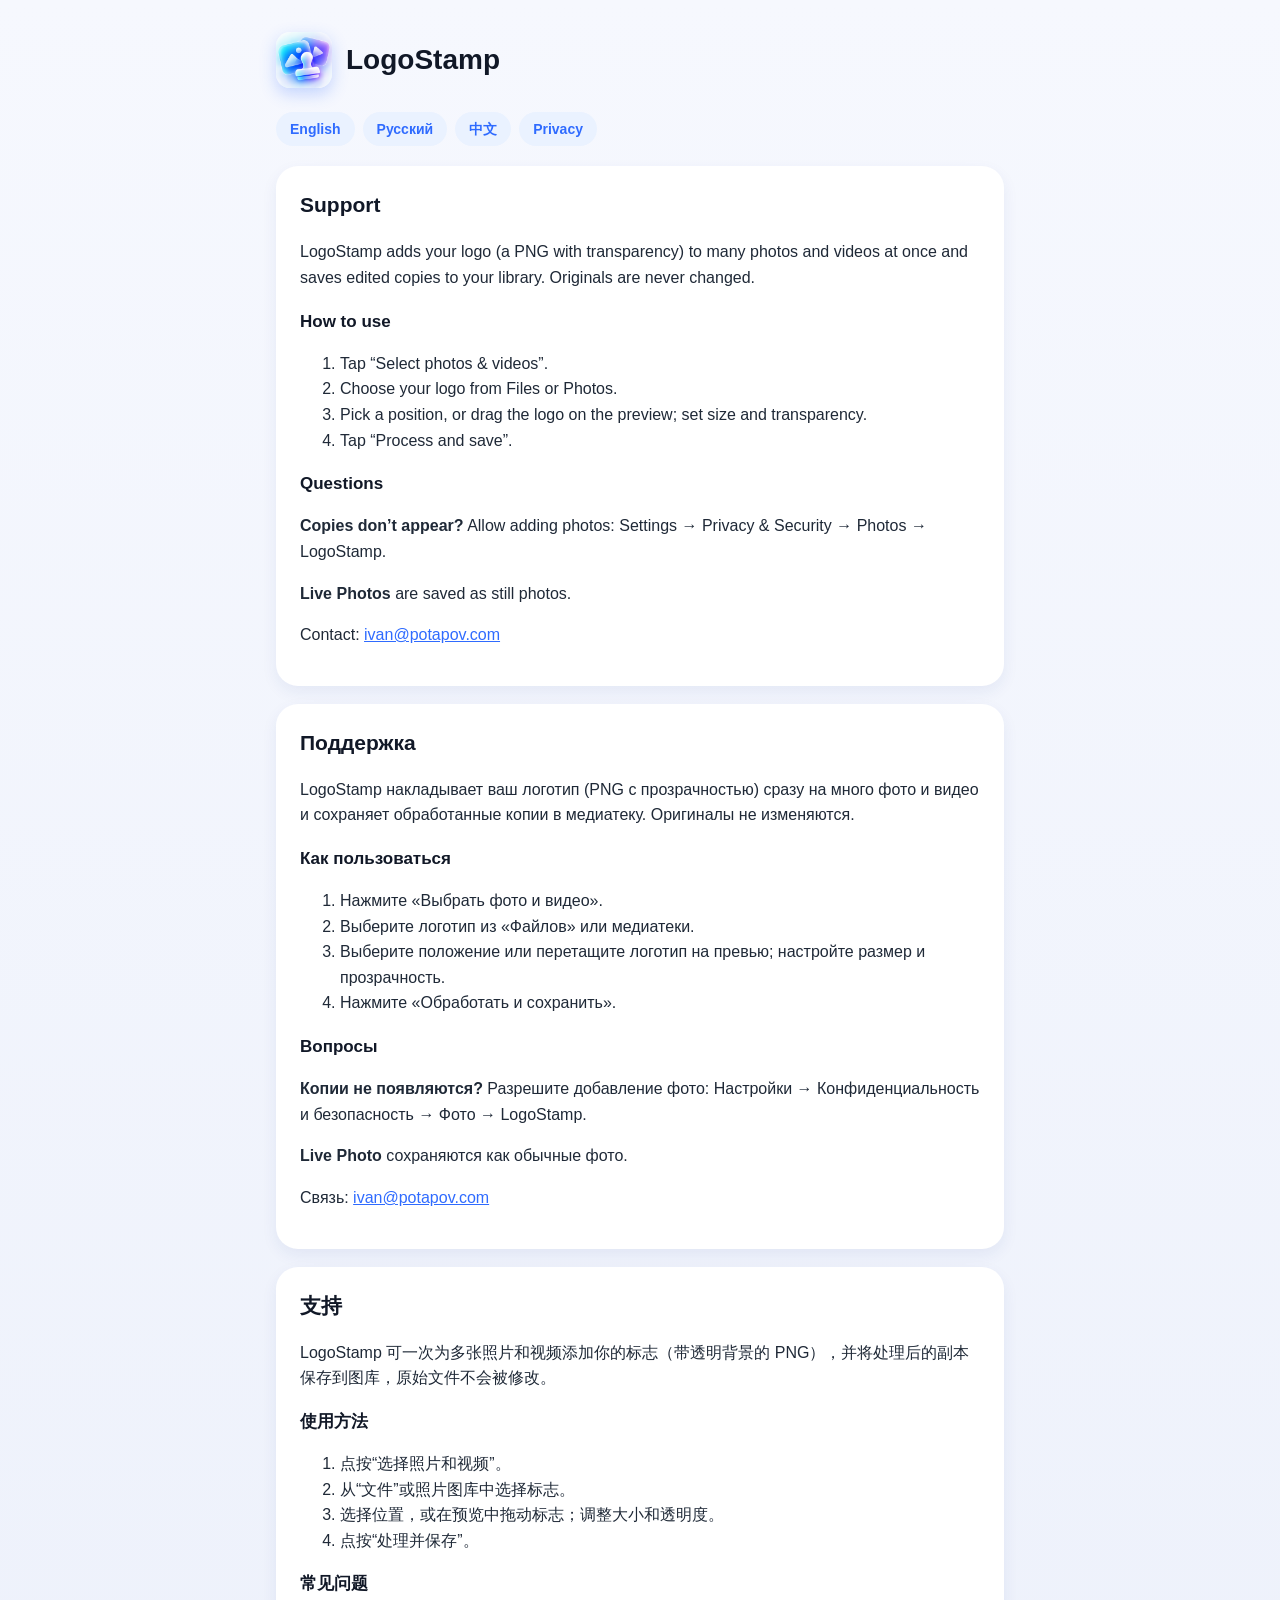
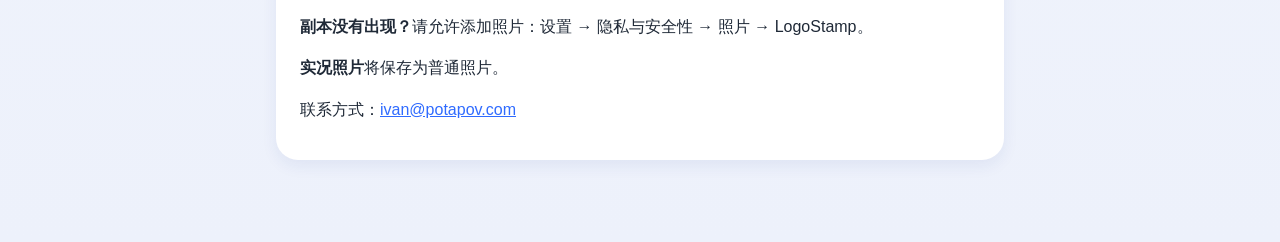
==== index.html @ 1d5f517a "LogoStamp site" ====
<!doctype html>
<html lang="en">
<head>
<meta charset="utf-8">
<meta name="viewport" content="width=device-width,initial-scale=1">
<title>LogoStamp — Support</title>
<link rel="stylesheet" href="style.css">
</head>
<body>
<main>
<header><img src="icon.png" alt=""><h1>LogoStamp</h1></header>
<nav><a href="#en">English</a><a href="#ru">Русский</a><a href="#zh">中文</a><a href="privacy.html">Privacy</a></nav>

<section id="en">
<h2>Support</h2>
<p>LogoStamp adds your logo (a PNG with transparency) to many photos and videos at once and saves edited copies to your library. Originals are never changed.</p>
<h3>How to use</h3>
<ol><li>Tap “Select photos &amp; videos”.</li><li>Choose your logo from Files or Photos.</li><li>Pick a position, or drag the logo on the preview; set size and transparency.</li><li>Tap “Process and save”.</li></ol>
<h3>Questions</h3>
<p><b>Copies don’t appear?</b> Allow adding photos: Settings → Privacy &amp; Security → Photos → LogoStamp.</p>
<p><b>Live Photos</b> are saved as still photos.</p>
<p>Contact: <a href="mailto:ivan@potapov.com">ivan@potapov.com</a></p>
</section>

<section id="ru">
<h2>Поддержка</h2>
<p>LogoStamp накладывает ваш логотип (PNG с прозрачностью) сразу на много фото и видео и сохраняет обработанные копии в медиатеку. Оригиналы не изменяются.</p>
<h3>Как пользоваться</h3>
<ol><li>Нажмите «Выбрать фото и видео».</li><li>Выберите логотип из «Файлов» или медиатеки.</li><li>Выберите положение или перетащите логотип на превью; настройте размер и прозрачность.</li><li>Нажмите «Обработать и сохранить».</li></ol>
<h3>Вопросы</h3>
<p><b>Копии не появляются?</b> Разрешите добавление фото: Настройки → Конфиденциальность и безопасность → Фото → LogoStamp.</p>
<p><b>Live Photo</b> сохраняются как обычные фото.</p>
<p>Связь: <a href="mailto:ivan@potapov.com">ivan@potapov.com</a></p>
</section>

<section id="zh">
<h2>支持</h2>
<p>LogoStamp 可一次为多张照片和视频添加你的标志（带透明背景的 PNG），并将处理后的副本保存到图库，原始文件不会被修改。</p>
<h3>使用方法</h3>
<ol><li>点按“选择照片和视频”。</li><li>从“文件”或照片图库中选择标志。</li><li>选择位置，或在预览中拖动标志；调整大小和透明度。</li><li>点按“处理并保存”。</li></ol>
<h3>常见问题</h3>
<p><b>副本没有出现？</b>请允许添加照片：设置 → 隐私与安全性 → 照片 → LogoStamp。</p>
<p><b>实况照片</b>将保存为普通照片。</p>
<p>联系方式：<a href="mailto:ivan@potapov.com">ivan@potapov.com</a></p>
</section>
</main>
</body>
</html>
---- style.css ----
:root{--bg:#f6f8fe;--card:#fff;--text:#111827;--muted:#6b7280;--blue:#2f6bff}
*{box-sizing:border-box}
body{margin:0;font:16px/1.6 -apple-system,BlinkMacSystemFont,"Segoe UI",Roboto,"PingFang SC","Noto Sans SC",sans-serif;background:linear-gradient(#f6f8fe,#edf1fb);color:var(--text);min-height:100vh}
main{max-width:760px;margin:0 auto;padding:32px 16px 64px}
header{display:flex;align-items:center;gap:14px;margin-bottom:24px}
header img{width:56px;height:56px;border-radius:14px;box-shadow:0 6px 16px rgba(47,107,255,.25)}
header h1{font-size:28px;margin:0}
nav{display:flex;gap:8px;flex-wrap:wrap;margin-bottom:20px}
nav a{padding:6px 14px;border-radius:999px;background:#eaf2ff;color:var(--blue);text-decoration:none;font-weight:600;font-size:14px}
section{background:var(--card);border-radius:22px;padding:22px 24px;margin-bottom:18px;box-shadow:0 6px 16px rgba(30,58,138,.07)}
h2{margin-top:0;font-size:21px}
h3{font-size:17px;margin-bottom:4px}
p,li{color:#1f2937}
.muted{color:var(--muted);font-size:14px}
a{color:var(--blue)}
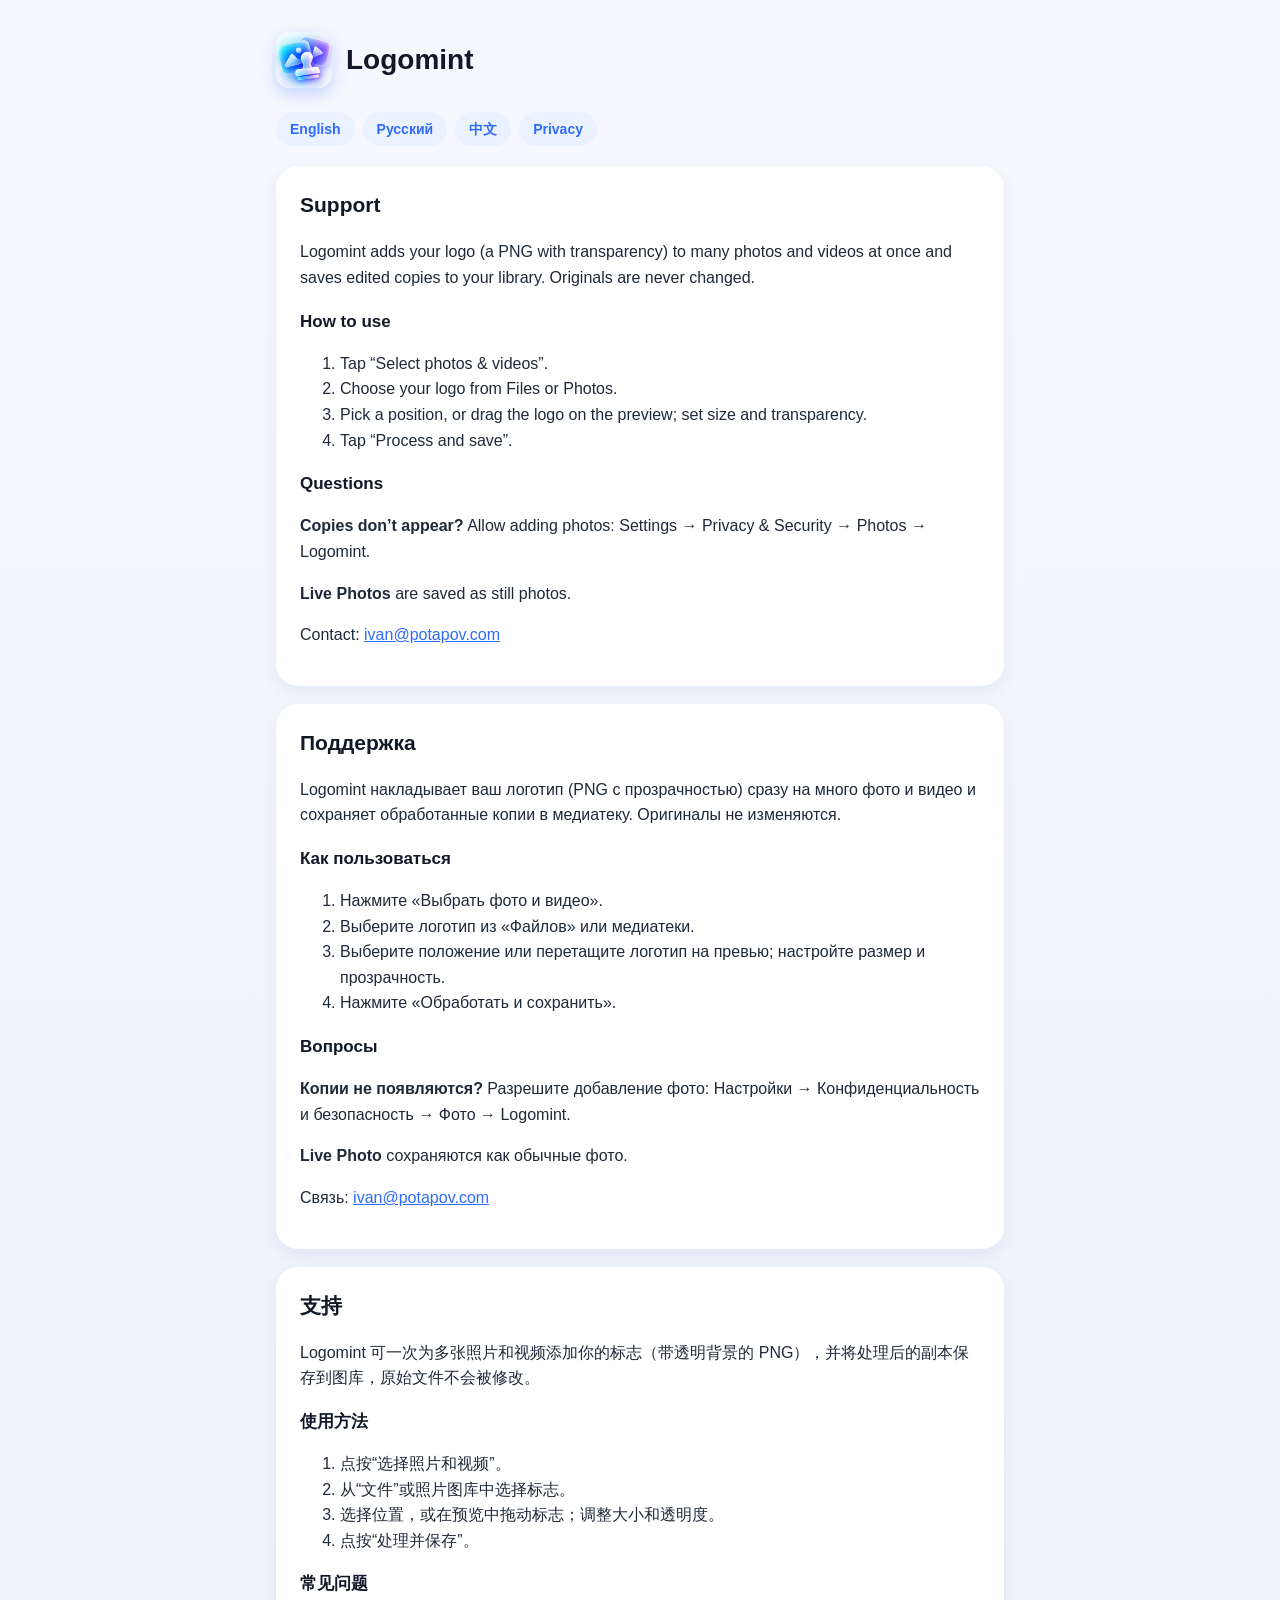
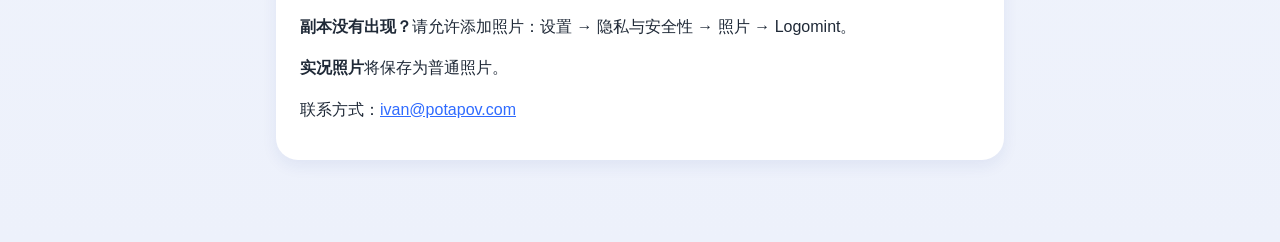
==== commit 0855a9ae: "Site update 2026-10-16 23:58" ====
--- a/index.html
+++ b/index.html
@@ -3,43 +3,43 @@
 <head>
 <meta charset="utf-8">
 <meta name="viewport" content="width=device-width,initial-scale=1">
-<title>LogoStamp — Support</title>
+<title>Logomint — Support</title>
 <link rel="stylesheet" href="style.css">
 </head>
 <body>
 <main>
-<header><img src="icon.png" alt=""><h1>LogoStamp</h1></header>
+<header><img src="icon.png" alt=""><h1>Logomint</h1></header>
 <nav><a href="#en">English</a><a href="#ru">Русский</a><a href="#zh">中文</a><a href="privacy.html">Privacy</a></nav>
 
 <section id="en">
 <h2>Support</h2>
-<p>LogoStamp adds your logo (a PNG with transparency) to many photos and videos at once and saves edited copies to your library. Originals are never changed.</p>
+<p>Logomint adds your logo (a PNG with transparency) to many photos and videos at once and saves edited copies to your library. Originals are never changed.</p>
 <h3>How to use</h3>
 <ol><li>Tap “Select photos &amp; videos”.</li><li>Choose your logo from Files or Photos.</li><li>Pick a position, or drag the logo on the preview; set size and transparency.</li><li>Tap “Process and save”.</li></ol>
 <h3>Questions</h3>
-<p><b>Copies don’t appear?</b> Allow adding photos: Settings → Privacy &amp; Security → Photos → LogoStamp.</p>
+<p><b>Copies don’t appear?</b> Allow adding photos: Settings → Privacy &amp; Security → Photos → Logomint.</p>
 <p><b>Live Photos</b> are saved as still photos.</p>
 <p>Contact: <a href="mailto:ivan@potapov.com">ivan@potapov.com</a></p>
 </section>
 
 <section id="ru">
 <h2>Поддержка</h2>
-<p>LogoStamp накладывает ваш логотип (PNG с прозрачностью) сразу на много фото и видео и сохраняет обработанные копии в медиатеку. Оригиналы не изменяются.</p>
+<p>Logomint накладывает ваш логотип (PNG с прозрачностью) сразу на много фото и видео и сохраняет обработанные копии в медиатеку. Оригиналы не изменяются.</p>
 <h3>Как пользоваться</h3>
 <ol><li>Нажмите «Выбрать фото и видео».</li><li>Выберите логотип из «Файлов» или медиатеки.</li><li>Выберите положение или перетащите логотип на превью; настройте размер и прозрачность.</li><li>Нажмите «Обработать и сохранить».</li></ol>
 <h3>Вопросы</h3>
-<p><b>Копии не появляются?</b> Разрешите добавление фото: Настройки → Конфиденциальность и безопасность → Фото → LogoStamp.</p>
+<p><b>Копии не появляются?</b> Разрешите добавление фото: Настройки → Конфиденциальность и безопасность → Фото → Logomint.</p>
 <p><b>Live Photo</b> сохраняются как обычные фото.</p>
 <p>Связь: <a href="mailto:ivan@potapov.com">ivan@potapov.com</a></p>
 </section>
 
 <section id="zh">
 <h2>支持</h2>
-<p>LogoStamp 可一次为多张照片和视频添加你的标志（带透明背景的 PNG），并将处理后的副本保存到图库，原始文件不会被修改。</p>
+<p>Logomint 可一次为多张照片和视频添加你的标志（带透明背景的 PNG），并将处理后的副本保存到图库，原始文件不会被修改。</p>
 <h3>使用方法</h3>
 <ol><li>点按“选择照片和视频”。</li><li>从“文件”或照片图库中选择标志。</li><li>选择位置，或在预览中拖动标志；调整大小和透明度。</li><li>点按“处理并保存”。</li></ol>
 <h3>常见问题</h3>
-<p><b>副本没有出现？</b>请允许添加照片：设置 → 隐私与安全性 → 照片 → LogoStamp。</p>
+<p><b>副本没有出现？</b>请允许添加照片：设置 → 隐私与安全性 → 照片 → Logomint。</p>
 <p><b>实况照片</b>将保存为普通照片。</p>
 <p>联系方式：<a href="mailto:ivan@potapov.com">ivan@potapov.com</a></p>
 </section>
